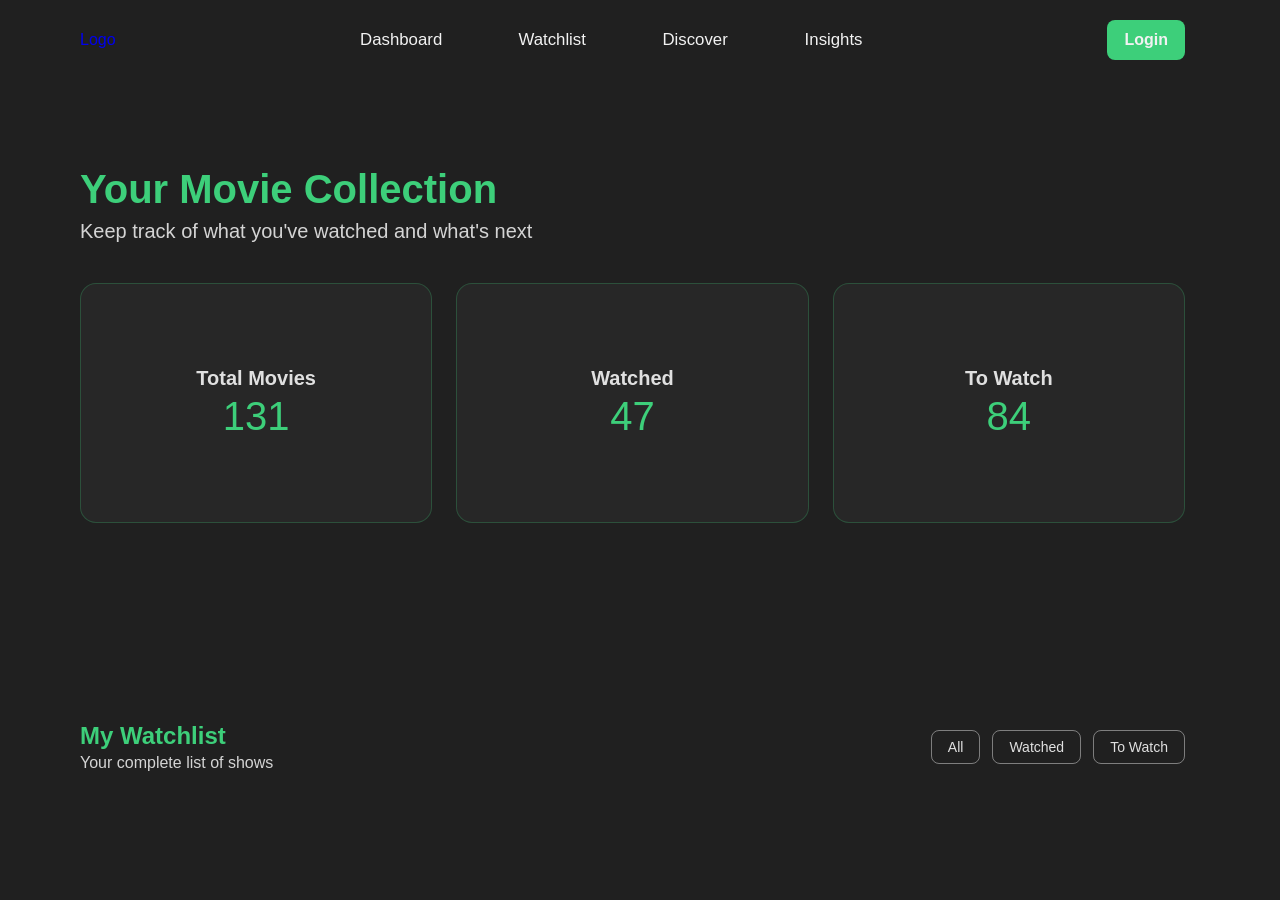
==== index.html @ 547cd8b1 "Initali movie watchlist projects and website dashboard page done" ====
<!DOCTYPE html>
<html lang="en">
<head>
    <meta charset="UTF-8">
    <meta name="viewport" content="width=device-width, initial-scale=1.0">
    <link rel = "stylesheet" href = "style.css">
    <title>Movie Watchlist</title>
</head>
<body>
    <main>
        <!-- Navigation Bar-->

        <header>
            <nav id = "navbar" class="navbar">
                <a class = "logo" href = "/">Logo</a>

                <ul class = "nav-menu">
                    <li><a href = "index.html">Dashboard</a></li>
                    <li><a href = "watchlist.html">Watchlist</a></li>
                    <li><a href = "#discover">Discover</a></li>
                    <li><a href = "#insights">Insights</a></li>
                </ul>

                <div class = "nav-actions">
                    <button class = "login-btn">Login</button>

                    <button class = "menu-toggle" aria-label="Open Menu">☰</button>
                </div>
            </nav>
        </header>

        <!-- Dashboard Section -->

        <section id = "dashboard-section" class = "dashboard-section">
            <div id = "dashboard-container" class = "dashboard-container">
                <div class = "dbstats-block">
                    <div class = "dbtext-block">
                        <h1 class = "dashboard-title">Your Movie Collection</h1>
                        <p class = "dashboard-subtitle">Keep track of what you've watched and what's next</p>
                    </div>

                    <div class = "dashboard-stats">
                        <article class = "dashboard-card">
                            <h3>Total Movies</h3>
                            <p>131</p>
                        </article>
                        <article class = "dashboard-card">
                            <h3>Watched</h3>
                            <p>47</p>
                        </article>
                        <article class = "dashboard-card">
                            <h3>To Watch</h3>
                            <p>84</p>
                        </article>
                    </div>
                </div>
            </div>
        </section>


        <!-- Watchlist Section -->

        <section id = "watchlist-section" class = "watchlist-section">
            <div id = "watchlist-container" class = "watchlist-container">

                <div class="watchlist-content">
                    <div class = "watchlist-header">
                        <h2>My Watchlist</h2>
                        <p class = "wl-subtitle">Your complete list of shows</p>
                    </div>

                    <div class="filters-btn">
                        <button type="button">All</button>
                        <button type="button">Watched</button>
                        <button type="button">To Watch</button>
                    </div>
                </div>

                <div class="movie-poster-cards">
                    <article class="movie-poster-card">
                        <div class="movie-card-image">
                            <img src=" " alt="">
                        </div>

                        <div class = "movie-card-description">
                            <h3 class="movie-title"></h3>
                            <p class="movie-rating"></p>
                            <p class="movie-status"></p>
                        </div>
                    </article>
                </div>
            </div>
        </section>
    </main>

    <script src = "script.js"></script>
</body>
</html>
---- style.css ----
:root
{
    --bg-color: #202020;
    --bgtran-color: #272727;
    --primary-text: #f2f2f2;
    --secondary-text: #e0e0e0;
    --subtitle-text: #d4d4d4;
    --accent-color: #3dcf7a;
    --acctran-color: #3dcf7a3d;
    --navbar-height: 87px;
}

*, ::before, ::after
{
    margin:0;
    padding:0;
    box-sizing: border-box;
}

html
{
    overflow-y: auto;
    scroll-behavior: smooth;
    scrollbar-gutter: stable;
}

body
{
    font-family: 'Lucida Sans', 'Lucida Sans Regular', 'Lucida Grande', 'Lucida Sans Unicode', Verdana, sans-serif;
    color: #f1eee9;
    background-color: #202020;
}

/* Navigation Bar */

.navbar
{
    display: flex;
    flex-direction: row;
    position: fixed;
    justify-content: space-between;
    align-items: center;

    top: 0;
    left: 0;
    z-index: 100;
    padding: 1.25rem 5rem;

    background: transparent;
    width: 100%;
    text-decoration: none;
    transition: all 0.6s ease;
}
.navbar.sticky
{
    background: var(--bg-color);
    box-shadow: 0 4px 10px rgba(46, 109, 77, 0.11);
}

.logo
{
    text-decoration: none;
    display: inline-block;
}
.navbar.sticky .logo
{
    transform: scale(0.9);
}

.nav-menu
{
    display: flex;
    gap: 3.5rem;
    list-style: none;
    /* font-size: 1rem;
    font-weight: 500; */
    color: var(--accent-color);
}
.nav-menu a
{
    text-decoration: none;
    display: inline-block;
    align-items: center;
    justify-content: center;

    color: var(--primary-text);
    font-size: 1rem;

    background-color: transparent;
    padding: 0.5rem 0.75rem;
    border-radius: 10rem;

    transform: scale(1.05);

    transition: transform 0.5s ease,
    color 0.6s ease, background-color 0.6s ease, font-size 0.1s ease, font-weight 0.1s ease;
}
.nav-menu a:hover
{
    font-weight: 500;
    background-color: #3dcf7a25;
    padding: 0.5rem 1rem;
    border-radius: 10rem;
    color: var(--accent-color);
}
.nav-menu a:active
{
    color: var(--accent-color);
}

.login-btn
{
    font-size: 1rem;
    font-weight: 600;
    border-radius: 0.5rem;
    border: 1px solid transparent;

    color: var(--primary-text);
    background-color: var(--accent-color);
    padding: 0.625rem 1rem;

    cursor: pointer;
}

.menu-toggle
{
    display: none;
    background: none;
    border: none;
    color: var(--accent-color);
    font-size: 2rem;
    cursor: pointer;
}

/* Dashboard Section */

.dashboard-section
{
    margin-top: var(--navbar-height);
    padding: 5rem 5rem;
}

.dashboard-container
{
    display: flex;
    flex-direction: column;
    gap: 4rem;
}

.dbstats-block
{
    display: flex;
    flex-direction: column;
    gap: 2.5rem;
}

.dbtext-block
{
    display: flex;
    flex-direction: column;
    gap: 0.5rem;
}
.dbtext-block h1
{
    font-size: 2.5rem;
    color: var(--accent-color);
}
.dbtext-block p
{
    font-size: 1.25rem;
    color: var(--subtitle-text);
}

.dashboard-stats
{
    display: flex;
    flex-direction: row;
    gap: 1.5rem;
}
.dashboard-card
{
    display: flex;
    flex-direction: column;
    justify-content: center;
    align-items: center;

    gap: 0.25rem;
    min-height: 15rem;
    flex: 1;

    padding: 1.5rem;
    color: var(--primary-text);
    background-color: var(--bgtran-color);
    border: 1px solid var(--acctran-color);
    border-radius: 1rem;

    transition: transform 0.15s ease;
}
.dashboard-card h3
{
    font-size: 1.25rem;
    color: var(--secondary-text);
}
.dashboard-card p
{
    font-size: 2.5rem;
    color: var(--accent-color);
}

.dashboard-card:hover
{
    background-color: var(--acctran-color);
    transform: translateY(0.25rem);
}

/* Watchlist Section */

.watchlist-section
{
    margin-top: var(--navbar-height);
    padding: 2rem 5rem;
}

.watchlist-container
{
    display: flex;
    flex-direction: column;
    gap: 2rem;
}

.watchlist-content
{
    display: flex;
    justify-content: space-between;
    align-items: center;
}

.watchlist-header
{
    display: flex;
    flex-direction: column;
    gap: 0.25rem;
}
.watchlist-header h2
{
    color: var(--accent-color);
    font-size: 1.5rem;
}
.watchlist-header p
{
    color: var(--subtitle-text);
    font-size: 1rem;
}

.filters-btn
{
    display: flex;
    flex-direction: row;
    gap: 0.75rem;
}
.filters-btn button
{
    font-size: 0.875rem;
    padding: 0.5rem 1rem;
    color: var(--secondary-text);

    background-color: transparent;
    border: 1px solid #e0e0e07c;
    border-radius: 0.5rem;
    cursor: pointer;
    transform: transition o.3s ease, border-color 0.2s ease;
}
.filters-btn button:hover
{
    background-color: #d4d4d436;
    border-color: #e0e0e0;
}

/* Watchlist Page */

.wlpage-section
{
    display: flex;
    flex-direction: column;
    padding: 5rem 5rem;
}
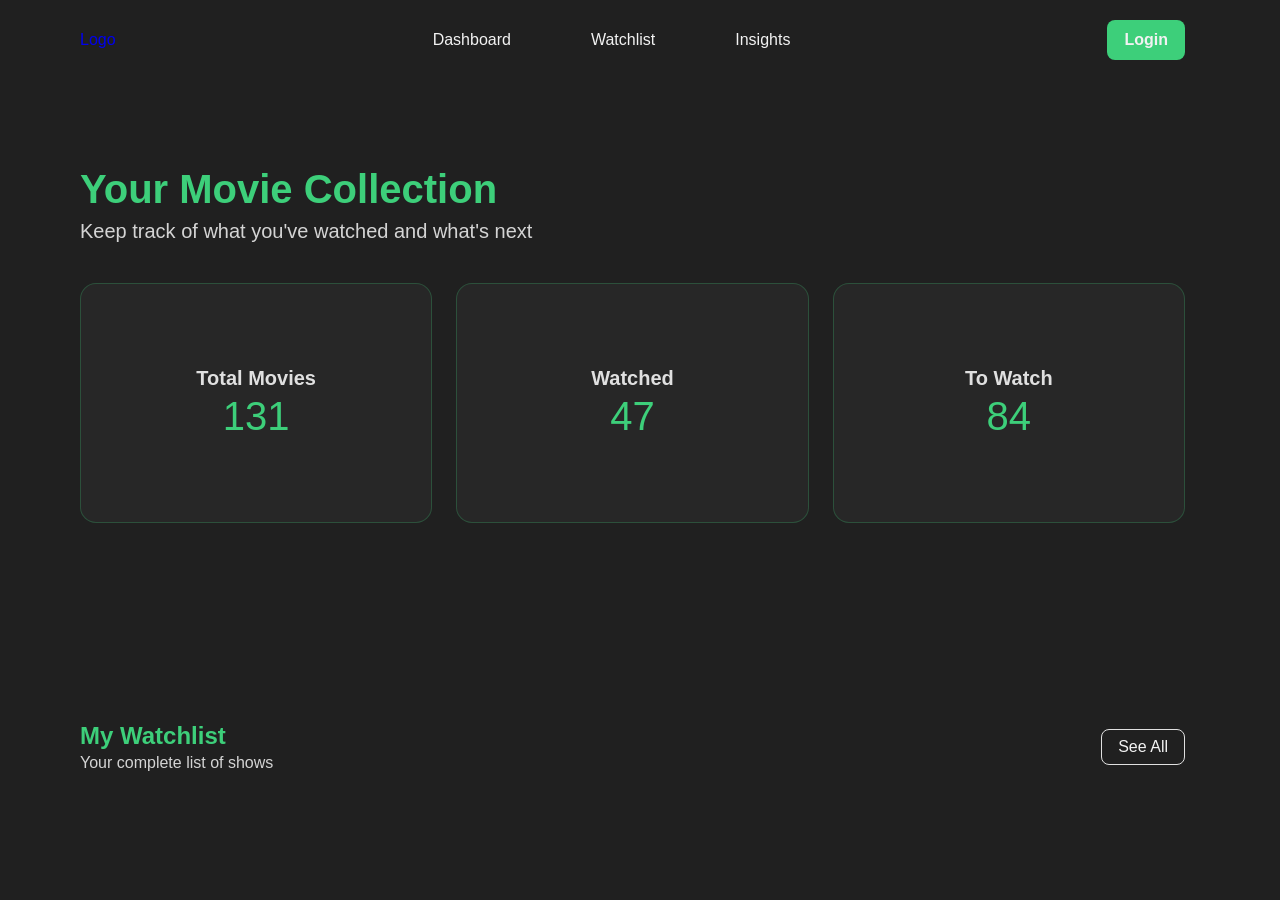
==== commit 9d000420: "Added Watchlist page and refined the UI" ====
--- a/index.html
+++ b/index.html
@@ -17,8 +17,7 @@
                 <ul class = "nav-menu">
                     <li><a href = "index.html">Dashboard</a></li>
                     <li><a href = "watchlist.html">Watchlist</a></li>
-                    <li><a href = "#discover">Discover</a></li>
-                    <li><a href = "#insights">Insights</a></li>
+                    <li><a href = "insights.html">Insights</a></li>
                 </ul>
 
                 <div class = "nav-actions">
@@ -69,25 +68,13 @@
                         <p class = "wl-subtitle">Your complete list of shows</p>
                     </div>
 
-                    <div class="filters-btn">
-                        <button type="button">All</button>
-                        <button type="button">Watched</button>
-                        <button type="button">To Watch</button>
-                    </div>
+                    <a href="watchlist.html" class="seeall-btn">
+                        See All
+                    </a>
                 </div>
 
-                <div class="movie-poster-cards">
-                    <article class="movie-poster-card">
-                        <div class="movie-card-image">
-                            <img src=" " alt="">
-                        </div>
-
-                        <div class = "movie-card-description">
-                            <h3 class="movie-title"></h3>
-                            <p class="movie-rating"></p>
-                            <p class="movie-status"></p>
-                        </div>
-                    </article>
+                <div class="movie-poster-cards" id="movie-poster-cards">
+                    <!-- JavaScript generates movie cards here -->
                 </div>
             </div>
         </section>
--- a/style.css
+++ b/style.css
@@ -2,18 +2,28 @@
 {
     --bg-color: #202020;
     --bgtran-color: #272727;
+
     --primary-text: #f2f2f2;
     --secondary-text: #e0e0e0;
     --subtitle-text: #d4d4d4;
+
     --accent-color: #3dcf7a;
     --acctran-color: #3dcf7a3d;
+
     --navbar-height: 87px;
 }
 
-*, ::before, ::after
-{
-    margin:0;
-    padding:0;
+
+/* =========================
+   Global
+========================= */
+
+*,
+::before,
+::after
+{
+    margin: 0;
+    padding: 0;
     box-sizing: border-box;
 }
 
@@ -26,83 +36,103 @@
 
 body
 {
-    font-family: 'Lucida Sans', 'Lucida Sans Regular', 'Lucida Grande', 'Lucida Sans Unicode', Verdana, sans-serif;
-    color: #f1eee9;
-    background-color: #202020;
-}
-
-/* Navigation Bar */
+    font-family:
+        'Lucida Sans',
+        'Lucida Sans Regular',
+        'Lucida Grande',
+        'Lucida Sans Unicode',
+        Verdana,
+        sans-serif;
+
+    color: var(--primary-text);
+    background-color: var(--bg-color);
+}
+
+
+/* =========================
+   Navigation Bar
+========================= */
 
 .navbar
 {
     display: flex;
     flex-direction: row;
-    position: fixed;
     justify-content: space-between;
     align-items: center;
 
+    position: fixed;
     top: 0;
     left: 0;
     z-index: 100;
+
+    width: 100%;
     padding: 1.25rem 5rem;
 
     background: transparent;
-    width: 100%;
+
+    transition: background-color 0.6s ease;
+}
+
+.navbar.sticky
+{
+    background-color: var(--bg-color);
+
+    box-shadow: 0 4px 10px rgba(46, 109, 77, 0.11);
+}
+
+.logo
+{
+    display: inline-block;
+
     text-decoration: none;
-    transition: all 0.6s ease;
-}
-.navbar.sticky
-{
-    background: var(--bg-color);
-    box-shadow: 0 4px 10px rgba(46, 109, 77, 0.11);
-}
-
-.logo
-{
+}
+
+.navbar.sticky .logo
+{
+    transform: scale(0.9);
+}
+
+.nav-menu
+{
+    display: flex;
+    gap: 3.5rem;
+
+    list-style: none;
+}
+
+.nav-menu a
+{
+    display: inline-block;
+
+    padding: 0.5rem 0.75rem;
+
+    color: var(--primary-text);
+    background-color: transparent;
+
+    font-size: 1rem;
     text-decoration: none;
-    display: inline-block;
-}
-.navbar.sticky .logo
-{
-    transform: scale(0.9);
-}
-
-.nav-menu
-{
-    display: flex;
-    gap: 3.5rem;
-    list-style: none;
-    /* font-size: 1rem;
-    font-weight: 500; */
-    color: var(--accent-color);
-}
-.nav-menu a
-{
-    text-decoration: none;
-    display: inline-block;
-    align-items: center;
-    justify-content: center;
-
-    color: var(--primary-text);
-    font-size: 1rem;
-
-    background-color: transparent;
-    padding: 0.5rem 0.75rem;
+
     border-radius: 10rem;
 
-    transform: scale(1.05);
-
-    transition: transform 0.5s ease,
-    color 0.6s ease, background-color 0.6s ease, font-size 0.1s ease, font-weight 0.1s ease;
-}
+    transition:
+        color 0.6s ease,
+        background-color 0.6s ease,
+        padding 0.3s ease,
+        font-size 0.1s ease,
+        font-weight 0.1s ease;
+}
+
 .nav-menu a:hover
 {
+    padding: 0.5rem 1rem;
+
+    color: var(--accent-color);
+    background-color: var(--acctran-color);
+
     font-weight: 500;
-    background-color: #3dcf7a25;
-    padding: 0.5rem 1rem;
     border-radius: 10rem;
-    color: var(--accent-color);
-}
+}
+
 .nav-menu a:active
 {
     color: var(--accent-color);
@@ -110,14 +140,16 @@
 
 .login-btn
 {
+    padding: 0.625rem 1rem;
+
+    color: var(--primary-text);
+    background-color: var(--accent-color);
+
     font-size: 1rem;
     font-weight: 600;
+
+    border: 1px solid transparent;
     border-radius: 0.5rem;
-    border: 1px solid transparent;
-
-    color: var(--primary-text);
-    background-color: var(--accent-color);
-    padding: 0.625rem 1rem;
 
     cursor: pointer;
 }
@@ -125,25 +157,33 @@
 .menu-toggle
 {
     display: none;
+
+    color: var(--accent-color);
     background: none;
+
+    font-size: 2rem;
+
     border: none;
-    color: var(--accent-color);
-    font-size: 2rem;
+
     cursor: pointer;
 }
 
-/* Dashboard Section */
+
+/* =========================
+   Dashboard Section
+========================= */
 
 .dashboard-section
 {
     margin-top: var(--navbar-height);
-    padding: 5rem 5rem;
+    padding: 5rem;
 }
 
 .dashboard-container
 {
     display: flex;
     flex-direction: column;
+
     gap: 4rem;
 }
 
@@ -151,6 +191,7 @@
 {
     display: flex;
     flex-direction: column;
+
     gap: 2.5rem;
 }
 
@@ -158,62 +199,77 @@
 {
     display: flex;
     flex-direction: column;
+
     gap: 0.5rem;
 }
+
 .dbtext-block h1
 {
+    color: var(--accent-color);
     font-size: 2.5rem;
-    color: var(--accent-color);
-}
+}
+
 .dbtext-block p
 {
+    color: var(--subtitle-text);
     font-size: 1.25rem;
-    color: var(--subtitle-text);
 }
 
 .dashboard-stats
 {
     display: flex;
     flex-direction: row;
+
     gap: 1.5rem;
 }
+
 .dashboard-card
 {
     display: flex;
+    flex: 1;
     flex-direction: column;
     justify-content: center;
     align-items: center;
 
-    gap: 0.25rem;
     min-height: 15rem;
-    flex: 1;
-
     padding: 1.5rem;
+
     color: var(--primary-text);
     background-color: var(--bgtran-color);
+
     border: 1px solid var(--acctran-color);
     border-radius: 1rem;
 
-    transition: transform 0.15s ease;
-}
+    gap: 0.25rem;
+
+    transition:
+        transform 0.15s ease,
+        background-color 0.2s ease;
+}
+
 .dashboard-card h3
 {
+    color: var(--secondary-text);
     font-size: 1.25rem;
-    color: var(--secondary-text);
-}
+}
+
 .dashboard-card p
 {
+    color: var(--accent-color);
     font-size: 2.5rem;
-    color: var(--accent-color);
 }
 
 .dashboard-card:hover
 {
     background-color: var(--acctran-color);
+
     transform: translateY(0.25rem);
 }
 
-/* Watchlist Section */
+
+/* =========================
+   Dashboard Watchlist
+========================= */
 
 .watchlist-section
 {
@@ -225,6 +281,7 @@
 {
     display: flex;
     flex-direction: column;
+
     gap: 2rem;
 }
 
@@ -239,62 +296,440 @@
 {
     display: flex;
     flex-direction: column;
+
     gap: 0.25rem;
 }
+
 .watchlist-header h2
 {
     color: var(--accent-color);
     font-size: 1.5rem;
 }
+
 .watchlist-header p
 {
     color: var(--subtitle-text);
     font-size: 1rem;
 }
+.seeall-btn
+{
+    background-color: transparent;
+    border: 1px solid var(--secondary-text);
+    color: var(--primary-text);
+    
+    text-decoration: none;
+
+    padding: 0.5rem 1rem;
+    border-radius: 0.5rem;
+}
+
 
 .filters-btn
 {
     display: flex;
     flex-direction: row;
+
     gap: 0.75rem;
 }
+
 .filters-btn button
 {
+    padding: 0.5rem 1rem;
+
+    color: var(--secondary-text);
+    background-color: transparent;
+
     font-size: 0.875rem;
-    padding: 0.5rem 1rem;
-    color: var(--secondary-text);
-
-    background-color: transparent;
+
     border: 1px solid #e0e0e07c;
     border-radius: 0.5rem;
+
     cursor: pointer;
-    transform: transition o.3s ease, border-color 0.2s ease;
-}
+
+    transition:
+        background-color 0.3s ease,
+        border-color 0.2s ease,
+        color 0.2s ease;
+}
+
 .filters-btn button:hover
 {
-    background-color: #d4d4d436;
-    border-color: #e0e0e0;
-}
-
-/* Watchlist Page */
+    color: var(--accent-color);
+    background-color: var(--acctran-color);
+
+    border-color: var(--accent-color);
+}
+
+
+/* =========================
+   Watchlist Page
+========================= */
 
 .wlpage-section
 {
     display: flex;
     flex-direction: column;
-    padding: 5rem 5rem;
-}
-
-
-
-
-
-
-
-
-
-
-
-
-
-
+
+    padding: 5rem;
+
+    gap: 2rem;
+}
+
+.wlpage-content
+{
+    display: flex;
+    flex-direction: column;
+    justify-content: center;
+    align-items: center;
+
+    gap: 0.25rem;
+}
+
+.wlpage-content h1
+{
+    color: var(--accent-color);
+    font-size: 2.5rem;
+}
+
+.wlpage-content p
+{
+    color: var(--subtitle-text);
+    font-size: 1.25rem;
+}
+
+.wlpage-block
+{
+    display: flex;
+    flex-direction: column;
+
+    gap: 2rem;
+}
+
+
+/* =========================
+   Add Movie
+========================= */
+
+.add-movie
+{
+    display: flex;
+    flex-direction: column;
+
+    gap: 1.5rem;
+}
+
+.add-movie-form
+{
+    display: flex;
+    flex-direction: column;
+
+    gap: 1rem;
+}
+
+.movie-input-group
+{
+    display: flex;
+    flex-direction: column;
+
+    gap: 0.5rem;
+}
+
+.movie-input-group label
+{
+    color: var(--secondary-text);
+
+    font-size: 1rem;
+    font-weight: 500;
+}
+
+.movie-input-group input
+{
+    width: 100%;
+    padding: 1rem;
+
+    color: var(--primary-text);
+    background-color: var(--bgtran-color);
+
+    border: 1px solid var(--acctran-color);
+    border-radius: 0.75rem;
+
+    outline: none;
+}
+
+.movie-input-group input:focus
+{
+    border-color: var(--accent-color);
+}
+
+
+/* =========================
+   Poster Upload
+========================= */
+
+.poster-input-group
+{
+    display: flex;
+    flex-direction: column;
+
+    gap: 0.75rem;
+}
+
+.movie-poster
+{
+    color: var(--secondary-text);
+
+    font-size: 1rem;
+    font-weight: 500;
+}
+
+.poster-upload-box
+{
+    display: flex;
+    flex-direction: column;
+    justify-content: center;
+    align-items: center;
+
+    height: 20rem;
+    padding: 3rem;
+
+    color: var(--secondary-text);
+    background-color: var(--bgtran-color);
+
+    border: 1px dashed var(--accent-color);
+    border-radius: 1rem;
+
+    gap: 0.25rem;
+
+    cursor: pointer;
+
+    transition: background-color 0.3s ease;
+}
+
+.poster-upload-box:hover
+{
+    background-color: #3333333d;
+}
+
+.dragdrop-text
+{
+    color: var(--secondary-text);
+
+    font-size: 1rem;
+    font-style: italic;
+}
+
+.upload-text
+{
+    color: var(--accent-color);
+
+    font-size: 1rem;
+    font-weight: 600;
+}
+
+#poster-input
+{
+    display: none;
+}
+
+
+/* =========================
+   Add Movie Button
+========================= */
+
+.add-movie-btn
+{
+    display: block;
+
+    width: 100%;
+    padding: 1rem 0;
+
+    color: var(--primary-text);
+    background-color: var(--accent-color);
+
+    font-size: 1.25rem;
+    font-weight: 600;
+
+    border: none;
+    border-radius: 0.5rem;
+
+    cursor: pointer;
+
+    transition:
+        background-color 0.2s ease,
+        transform 0.2s ease;
+}
+
+.add-movie-btn:hover
+{
+    transform: translateY(-0.1rem);
+}
+
+
+/* =========================
+   My Watchlist
+========================= */
+
+.mywatchlist-section
+{
+    display: flex;
+    flex-direction: column;
+
+    gap: 2rem;
+}
+
+.mywatchlist-section .watchlist-content
+{
+    display: flex;
+    justify-content: space-between;
+    align-items: center;
+}
+
+.wl-filtersbtn
+{
+    padding: 0.5rem 1rem;
+
+    color: var(--secondary-text);
+    background-color: transparent;
+
+    font-size: 0.875rem;
+
+    border: 1px solid #e0e0e07c;
+    border-radius: 0.5rem;
+
+    cursor: pointer;
+
+    transition:
+        background-color 0.3s ease,
+        border-color 0.2s ease,
+        color 0.2s ease;
+}
+
+.wl-filtersbtn:hover,
+.wl-filtersbtn.active
+{
+    color: var(--accent-color);
+    background-color: var(--acctran-color);
+
+    border-color: var(--accent-color);
+}
+
+
+/* =========================
+   Movie Cards
+========================= */
+
+.movie-poster-cards
+{
+    display: flex;
+    flex-wrap: wrap;
+
+    gap: 1.5rem;
+}
+
+.movie-poster-card
+{
+    display: flex;
+    flex-direction: column;
+
+    flex: 1;
+    min-width: 15rem;
+
+    overflow: hidden;
+
+    background-color: var(--bgtran-color);
+
+    border: 1px solid var(--acctran-color);
+    border-radius: 1rem;
+}
+
+.movie-card-image
+{
+    width: 100%;
+    aspect-ratio: 2 / 3;
+
+    overflow: hidden;
+}
+
+.movie-card-image img
+{
+    display: block;
+
+    width: 100%;
+    height: 100%;
+
+    object-fit: cover;
+}
+
+.movie-card-description
+{
+    display: flex;
+    flex-direction: column;
+
+    padding: 1rem;
+
+    gap: 0.5rem;
+}
+
+.movie-title
+{
+    color: var(--primary-text);
+
+    font-size: 1.1rem;
+}
+
+.movie-rating
+{
+    color: var(--accent-color);
+}
+
+.movie-status
+{
+    color: var(--secondary-text);
+}
+
+
+/* =========================
+   Empty Watchlist
+========================= */
+
+.watchlist-empty
+{
+    display: flex;
+    flex-direction: column;
+    justify-content: center;
+    align-items: center;
+
+    padding: 4rem 2rem;
+
+    text-align: center;
+
+    gap: 0.75rem;
+}
+
+.watchlist-empty[hidden]
+{
+    display: none;
+}
+
+.watchlist-empty h2
+{
+    color: var(--primary-text);
+}
+
+.watchlist-empty p
+{
+    color: var(--subtitle-text);
+}
+
+#empty-add-btn
+{
+    padding: 0.625rem 1rem;
+
+    color: var(--primary-text);
+    background-color: var(--accent-color);
+
+    border: none;
+    border-radius: 0.5rem;
+
+    cursor: pointer;
+}
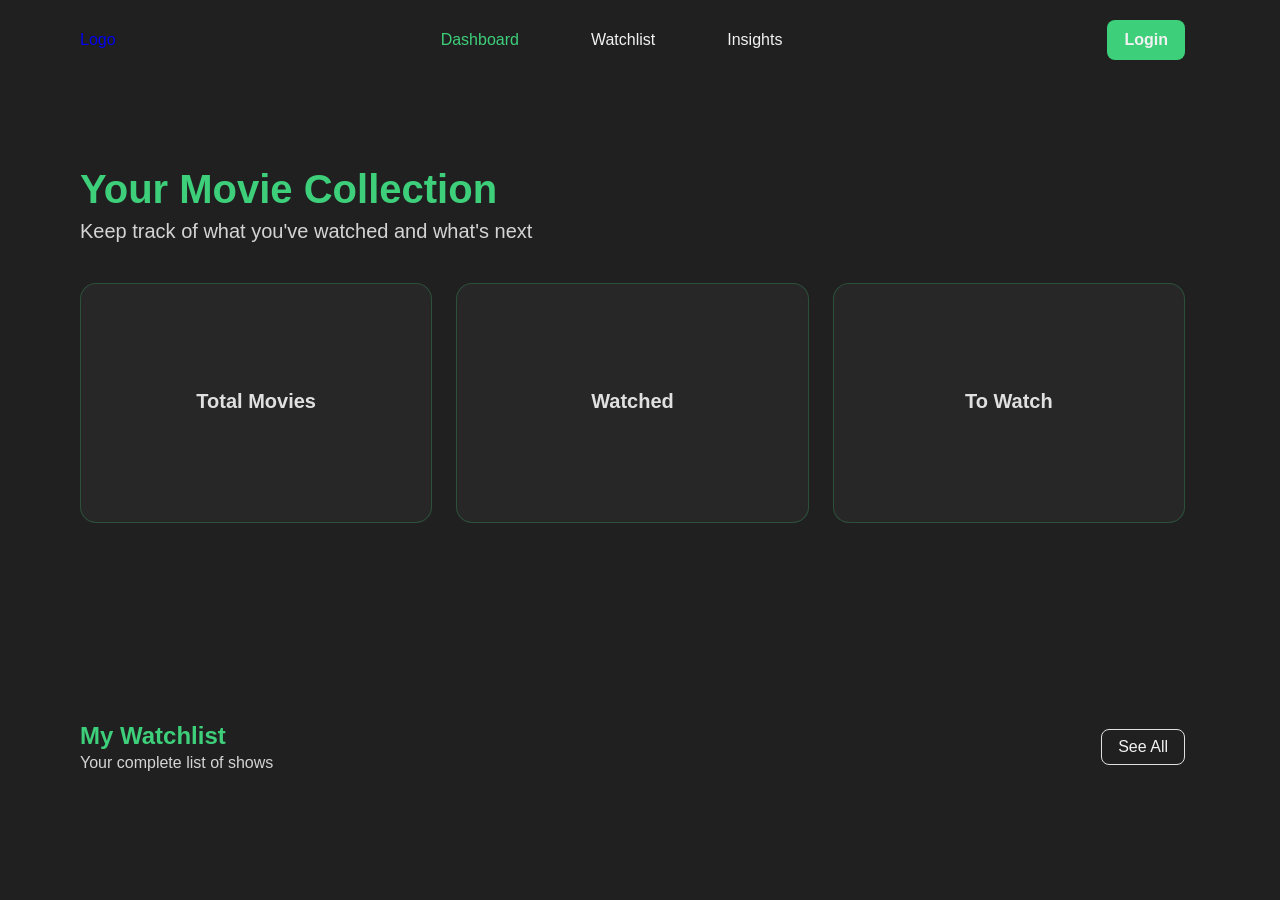
==== commit 4889d9dd: "Added movie creation, deletion and status update features" ====
--- a/index.html
+++ b/index.html
@@ -15,7 +15,7 @@
                 <a class = "logo" href = "/">Logo</a>
 
                 <ul class = "nav-menu">
-                    <li><a href = "index.html">Dashboard</a></li>
+                    <li><a href = "index.html" class = "active">Dashboard</a></li>
                     <li><a href = "watchlist.html">Watchlist</a></li>
                     <li><a href = "insights.html">Insights</a></li>
                 </ul>
@@ -38,18 +38,18 @@
                         <p class = "dashboard-subtitle">Keep track of what you've watched and what's next</p>
                     </div>
 
-                    <div class = "dashboard-stats">
-                        <article class = "dashboard-card">
+                    <div class = "movie-stats-cards">
+                        <article class = "movie-stat-card">
                             <h3>Total Movies</h3>
-                            <p>131</p>
+                            <p></p>
                         </article>
-                        <article class = "dashboard-card">
+                        <article class = "movie-stat-card">
                             <h3>Watched</h3>
-                            <p>47</p>
+                            <p></p>
                         </article>
-                        <article class = "dashboard-card">
+                        <article class = "movie-stat-card">
                             <h3>To Watch</h3>
-                            <p>84</p>
+                            <p></p>
                         </article>
                     </div>
                 </div>
--- a/style.css
+++ b/style.css
@@ -95,7 +95,7 @@
 .nav-menu
 {
     display: flex;
-    gap: 3.5rem;
+    gap: 3.0rem;
 
     list-style: none;
 }
@@ -133,8 +133,9 @@
     border-radius: 10rem;
 }
 
-.nav-menu a:active
-{
+.nav-menu .active
+{
+    font-weight: 500;
     color: var(--accent-color);
 }
 
@@ -215,7 +216,7 @@
     font-size: 1.25rem;
 }
 
-.dashboard-stats
+.movie-stats-cards
 {
     display: flex;
     flex-direction: row;
@@ -223,7 +224,7 @@
     gap: 1.5rem;
 }
 
-.dashboard-card
+.movie-stat-card
 {
     display: flex;
     flex: 1;
@@ -242,27 +243,28 @@
 
     gap: 0.25rem;
 
+    cursor: pointer;
+
     transition:
-        transform 0.15s ease,
+        transform 0.15s ease, 
         background-color 0.2s ease;
 }
 
-.dashboard-card h3
+.movie-stat-card h3
 {
     color: var(--secondary-text);
     font-size: 1.25rem;
 }
 
-.dashboard-card p
+.movie-stat-card p
 {
     color: var(--accent-color);
     font-size: 2.5rem;
 }
 
-.dashboard-card:hover
+.movie-stat-card:hover
 {
     background-color: var(--acctran-color);
-
     transform: translateY(0.25rem);
 }
 
@@ -370,8 +372,8 @@
     display: flex;
     flex-direction: column;
 
+    margin-top: var(--navbar-height);
     padding: 5rem;
-
     gap: 2rem;
 }
 
@@ -380,9 +382,8 @@
     display: flex;
     flex-direction: column;
     justify-content: center;
-    align-items: center;
-
-    gap: 0.25rem;
+
+    gap: 0.5rem;
 }
 
 .wlpage-content h1
@@ -732,4 +733,95 @@
     border-radius: 0.5rem;
 
     cursor: pointer;
-}+}
+
+/* =========================
+   Insights Page
+========================= */
+
+.insights-section
+{
+    margin-top: var(--navbar-height);
+    padding: 5rem;
+}
+
+.insights-container
+{
+    display: flex;
+    flex-direction: column;
+
+    gap: 2rem;
+}
+
+.insights-title-block
+{
+    display: flex;
+    flex-direction: column;
+    gap: 0.5rem;
+}
+
+.insights-title-block h1
+{
+    font-size: 2.5rem;
+    color: var(--accent-color);
+}
+.insights-title-block p
+{
+    font-size: 1.25rem;
+    color: var(--subtitle-text);
+}
+
+/* movie-stat-card is in dashboard section */
+
+.insights-content
+{
+    display: flex;
+    flex-direction: column;
+    gap: 2rem;
+}
+
+.completion-overview
+{
+    display: flex;
+    flex-direction: column;
+
+    gap: 1rem;
+}
+
+.completion-title h2
+{
+    font-size: 1.5rem;
+    color: var(--secondary-text);
+}
+
+.progress-header
+{
+    display: flex;
+    flex-direction: row;
+    justify-content: space-between;
+
+    padding: 0 1rem;
+}
+
+.span-wlcmptd
+{
+    font-size: 1rem;
+    color: var(--primary-text);
+}
+
+
+/* =========================
+   Responsive Page
+========================= */
+
+
+
+
+
+
+
+
+
+
+
+
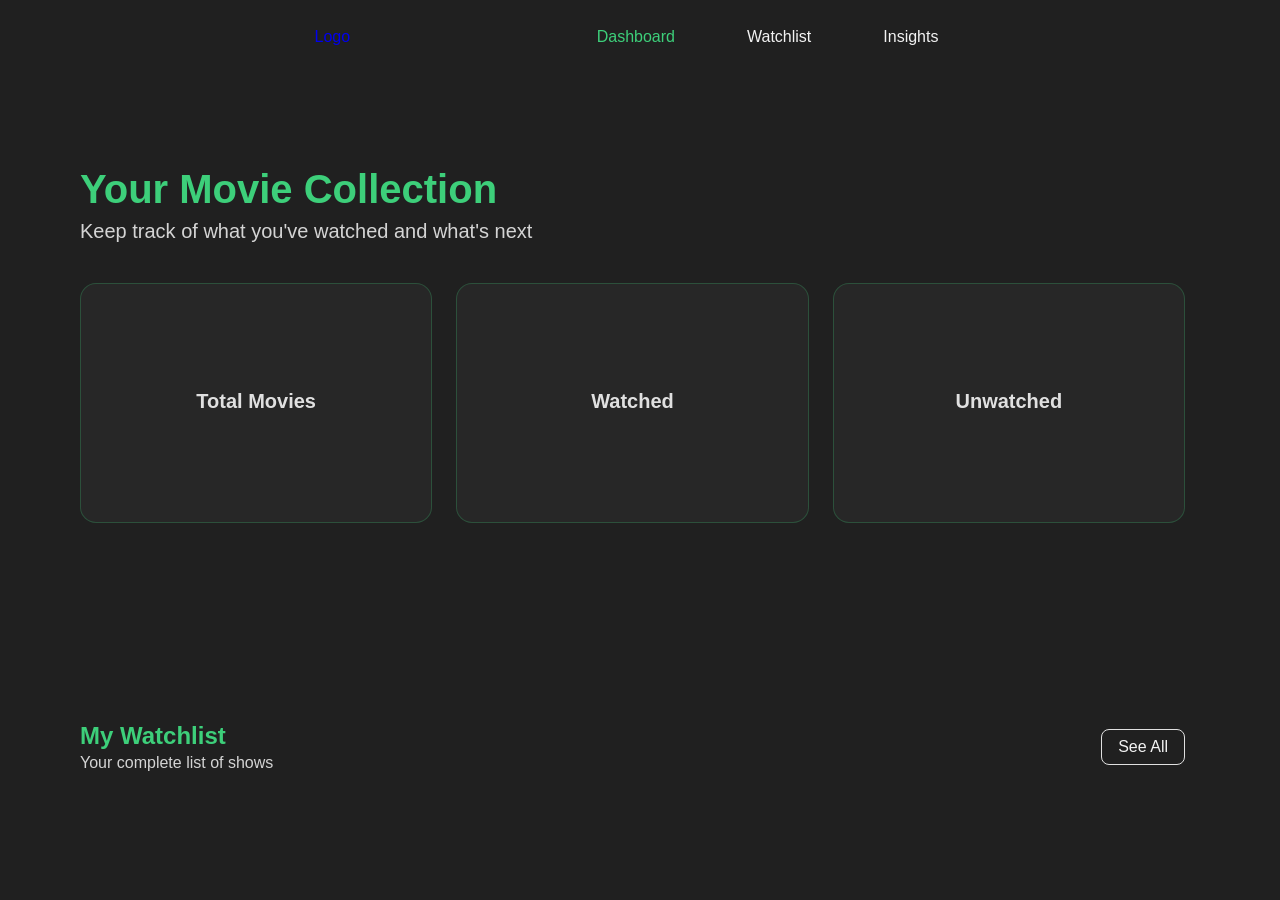
==== commit 03093c70: "Updated the index, watchlist, insights, css and script pages" ====
--- a/index.html
+++ b/index.html
@@ -19,12 +19,6 @@
                     <li><a href = "watchlist.html">Watchlist</a></li>
                     <li><a href = "insights.html">Insights</a></li>
                 </ul>
-
-                <div class = "nav-actions">
-                    <button class = "login-btn">Login</button>
-
-                    <button class = "menu-toggle" aria-label="Open Menu">☰</button>
-                </div>
             </nav>
         </header>
 
@@ -48,7 +42,7 @@
                             <p></p>
                         </article>
                         <article class = "movie-stat-card">
-                            <h3>To Watch</h3>
+                            <h3>Unwatched</h3>
                             <p></p>
                         </article>
                     </div>
@@ -73,7 +67,7 @@
                     </a>
                 </div>
 
-                <div class="movie-poster-cards" id="movie-poster-cards">
+                <div class="movie-poster-cards" id = "dashboard-movie-cards">
                     <!-- JavaScript generates movie cards here -->
                 </div>
             </div>
--- a/style.css
+++ b/style.css
@@ -2,6 +2,8 @@
 {
     --bg-color: #202020;
     --bgtran-color: #272727;
+
+    --white-color: #ffffff;
 
     --primary-text: #f2f2f2;
     --secondary-text: #e0e0e0;
@@ -9,6 +11,11 @@
 
     --accent-color: #3dcf7a;
     --acctran-color: #3dcf7a3d;
+
+    --rating-fill-color: #ffec46;
+    --rating-hollow-color: #ffe816;
+
+    --warning-color: #c73636;
 
     --navbar-height: 87px;
 }
@@ -57,7 +64,7 @@
 {
     display: flex;
     flex-direction: row;
-    justify-content: space-between;
+    justify-content: space-evenly;
     align-items: center;
 
     position: fixed;
@@ -325,7 +332,6 @@
     border-radius: 0.5rem;
 }
 
-
 .filters-btn
 {
     display: flex;
@@ -362,6 +368,13 @@
     border-color: var(--accent-color);
 }
 
+.dashboard-movie-cards
+{
+    display: grid;
+    grid-template-columns: repeat(4, 1fr);
+    gap: 1.25rem;
+}
+
 
 /* =========================
    Watchlist Page
@@ -565,6 +578,12 @@
     transform: translateY(-0.1rem);
 }
 
+.add-movie-btn:disabled
+{
+    color: #999999;
+    background-color: #333333;
+    cursor: not-allowed;
+}
 
 /* =========================
    My Watchlist
@@ -614,18 +633,85 @@
     border-color: var(--accent-color);
 }
 
+.movie-poster-cards
+{
+    display: grid;
+    grid-template-columns: repeat(4, 1fr);
+    gap: 2.25rem;
+
+    align-items: start;
+}
+
+/* =========================
+   Add Movie Button
+========================= */
+
+.search-container
+{
+    display: flex;
+    flex-direction: row;
+
+    align-items: stretch;
+    gap: 1rem;
+
+    width: 100%;
+}
+
+.search-bar
+{
+    flex: 9;
+
+    background-color: transparent;
+    border: 1px solid #333333;
+
+    border-radius: 1rem;
+    padding: 0.5rem 1rem;
+    cursor: pointer;
+
+    transition: color 0.3s ease, transform 0.3s ease;
+}
+.search-bar:hover
+{
+    border: 1px solid var(--acctran-color);
+    cursor: text;
+}
+.search-bar:focus
+{
+    border: 1px solid var(--accent-color);
+    color: var(--white-color);
+    outline: none;
+}
+
+.search-btn
+{
+    display: flex;
+    flex-direction: row;
+
+    flex: 1;
+    white-space: nowrap;
+
+    justify-content: center;
+    align-items: center;
+
+    color: var(--white-color);
+    background-color: var(--accent-color);
+
+    border-radius: 1rem;
+    padding: 0.5rem 0;
+    gap: 0.25rem;
+
+    border: transparent;
+    cursor: pointer;
+}
+.search-btn p
+{
+    font-size: 1rem;
+    font-weight: 600;
+}
 
 /* =========================
    Movie Cards
 ========================= */
-
-.movie-poster-cards
-{
-    display: flex;
-    flex-wrap: wrap;
-
-    gap: 1.5rem;
-}
 
 .movie-poster-card
 {
@@ -643,32 +729,53 @@
     border-radius: 1rem;
 }
 
-.movie-card-image
+.movie-card
+{
+    display: flex;
+    flex-direction: column;
+
+    padding: 0.75rem;
+
+    background-color: #272727;
+    border: 1px solid #333333;
+    border-radius: 1rem;
+
+    gap: 0.5rem;
+}
+
+.movie-card h2
+{
+    font-size: 1.25rem;
+}
+
+.movie-card img
 {
     width: 100%;
-    aspect-ratio: 2 / 3;
+    height: 15rem;
+
+    aspect-ratio: 3/4;
+    object-fit: cover;
+
+    border-radius: 0.5rem;
+    display: block;
 
     overflow: hidden;
 }
 
-.movie-card-image img
-{
-    display: block;
-
-    width: 100%;
-    height: 100%;
-
-    object-fit: cover;
-}
-
-.movie-card-description
-{
-    display: flex;
-    flex-direction: column;
-
-    padding: 1rem;
-
-    gap: 0.5rem;
+.movie-text-content
+{
+    display: flex;
+    flex-direction: column;
+
+    gap: 0.75rem;
+}
+
+.movie-description
+{
+    display: flex;
+    flex-direction: column;
+
+    gap: 0rem;
 }
 
 .movie-title
@@ -678,16 +785,115 @@
     font-size: 1.1rem;
 }
 
+.movie-info
+{
+    display: flex;
+    flex-direction: row;
+
+    justify-content: space-between;
+    align-items: center;
+
+    gap: 1rem;
+}
+
+.movie-status
+{
+
+    font-size: 1rem;
+    font-size: 400;
+    
+    color: var(--secondary-text);
+    width: auto;
+}
+
 .movie-rating
 {
-    color: var(--accent-color);
-}
-
-.movie-status
-{
-    color: var(--secondary-text);
-}
-
+    min-width: 8rem;
+    color: var(--accent-color);
+    cursor: pointer;
+
+    justify-content: center;
+}
+
+.rating-star
+{
+    border: none;
+    background: transparent;
+    padding: 0;
+
+    font-size: 1.25rem;
+    line-height: 1;
+
+    cursor: pointer;
+    color: var(--rating-fill-color);
+
+    transition: color 0.4s ease, transform 0.2s ease;
+}
+.rating-star:hover
+{
+    color: var(--rating-hollow-color);
+    transform: scale(1.2);
+}
+.rating-star:focus
+{
+    outline: none;
+}
+.rating-star:active
+{
+    transform: scale(0.85);
+}
+
+.movie-actions
+{
+    display: flex;
+    flex-direction: row;
+    justify-content: space-between;
+}
+
+.watch-btn
+{
+    background-color: transparent;
+    color: var(--accent-color);
+    border: 1px solid var(--accent-color);
+
+    font-size: 1rem;
+    font-weight: 600;
+    border-radius: 0.5rem;
+    padding: 0.75rem 0.75rem;
+
+    cursor: pointer;
+    transition: color 0.4s ease, transform 0.4s ease;
+}
+.watch-btn:hover
+{
+    background-color: var(--accent-color);
+    color: var(--white-color);
+
+    transform: scale(0.95);
+}
+
+.delete-btn
+{
+    color: var(--warning-color);
+    background-color: transparent;
+
+    font-size: 1rem;
+    font-weight: 600;
+
+    border: 1px solid var(--warning-color);
+    border-radius: 0.5rem;
+    padding: 0.5rem 0.75rem;
+
+    cursor: pointer;
+    transition: color 0.4s ease, transform 0.4s ease;
+}
+.delete-btn:hover
+{
+    background-color: var(--warning-color);
+    color: var(--white-color);
+
+    transform: scale(0.95);
+}
 
 /* =========================
    Empty Watchlist
